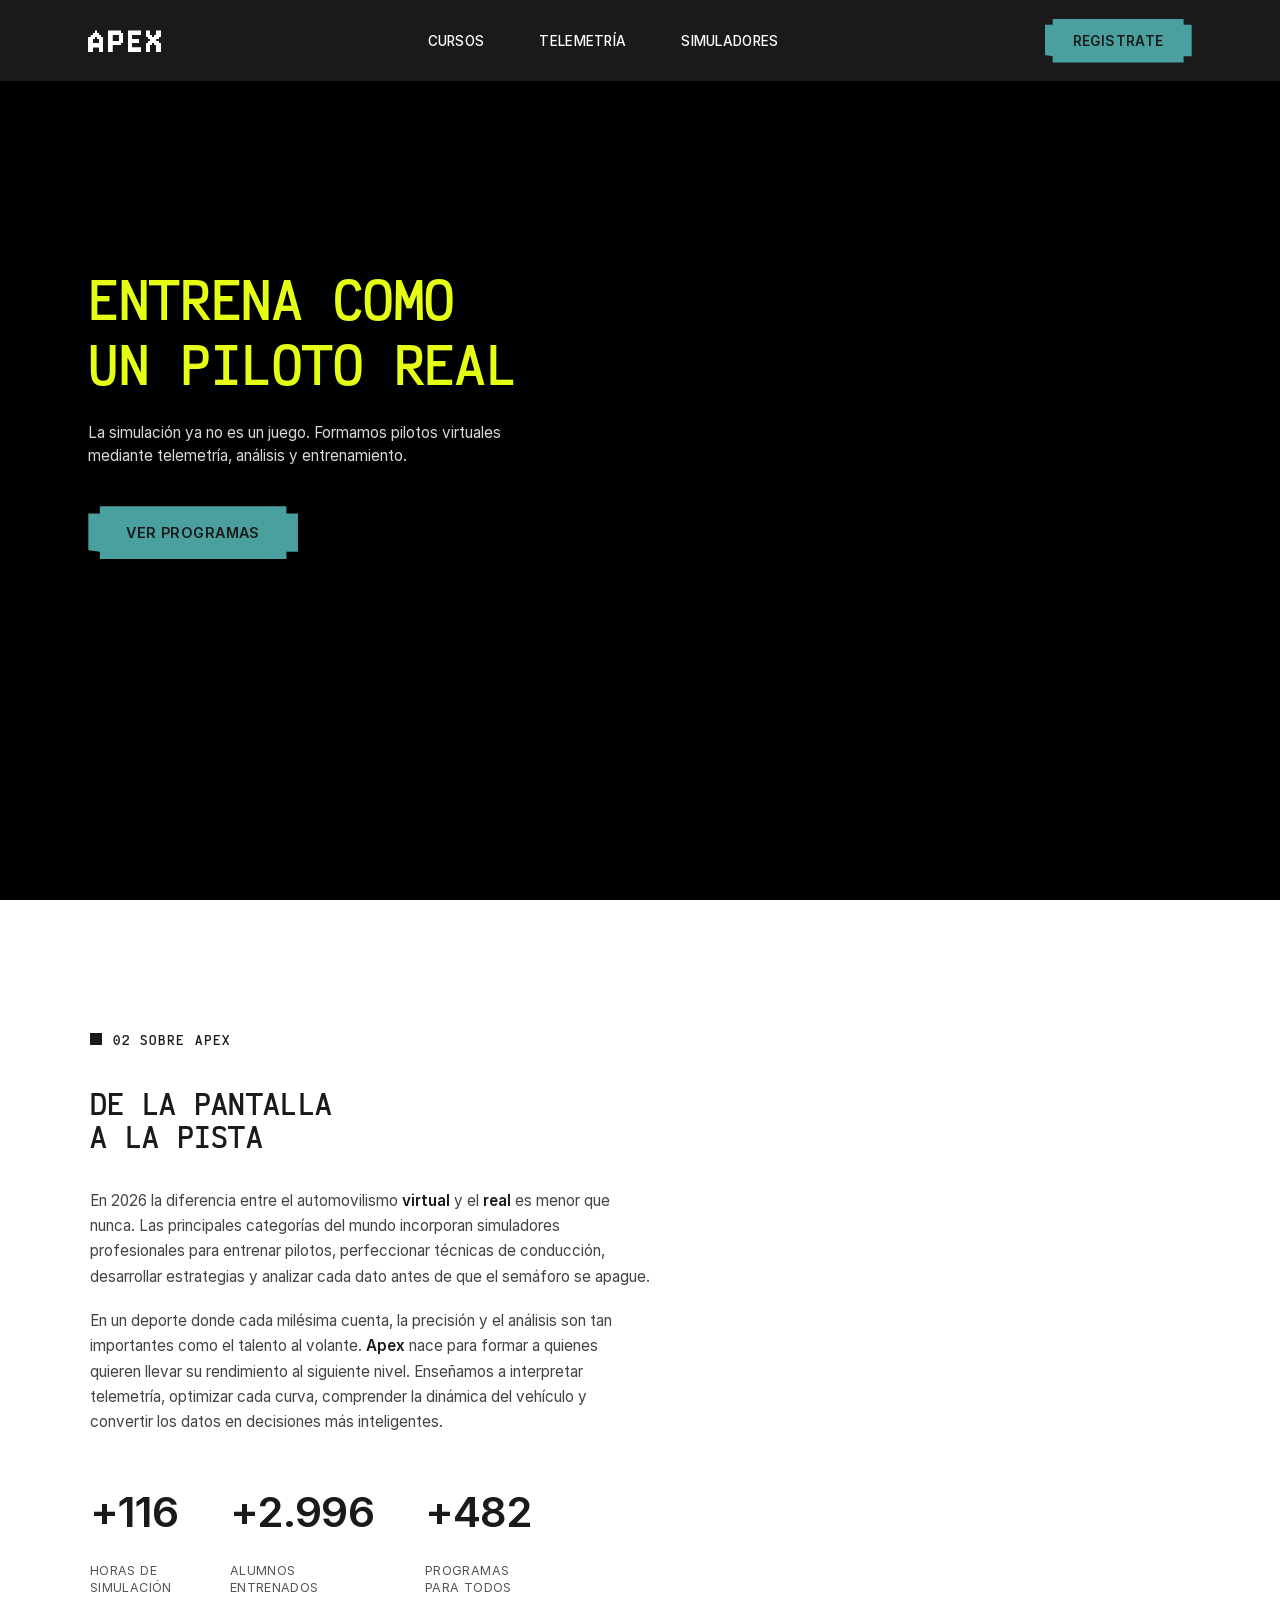
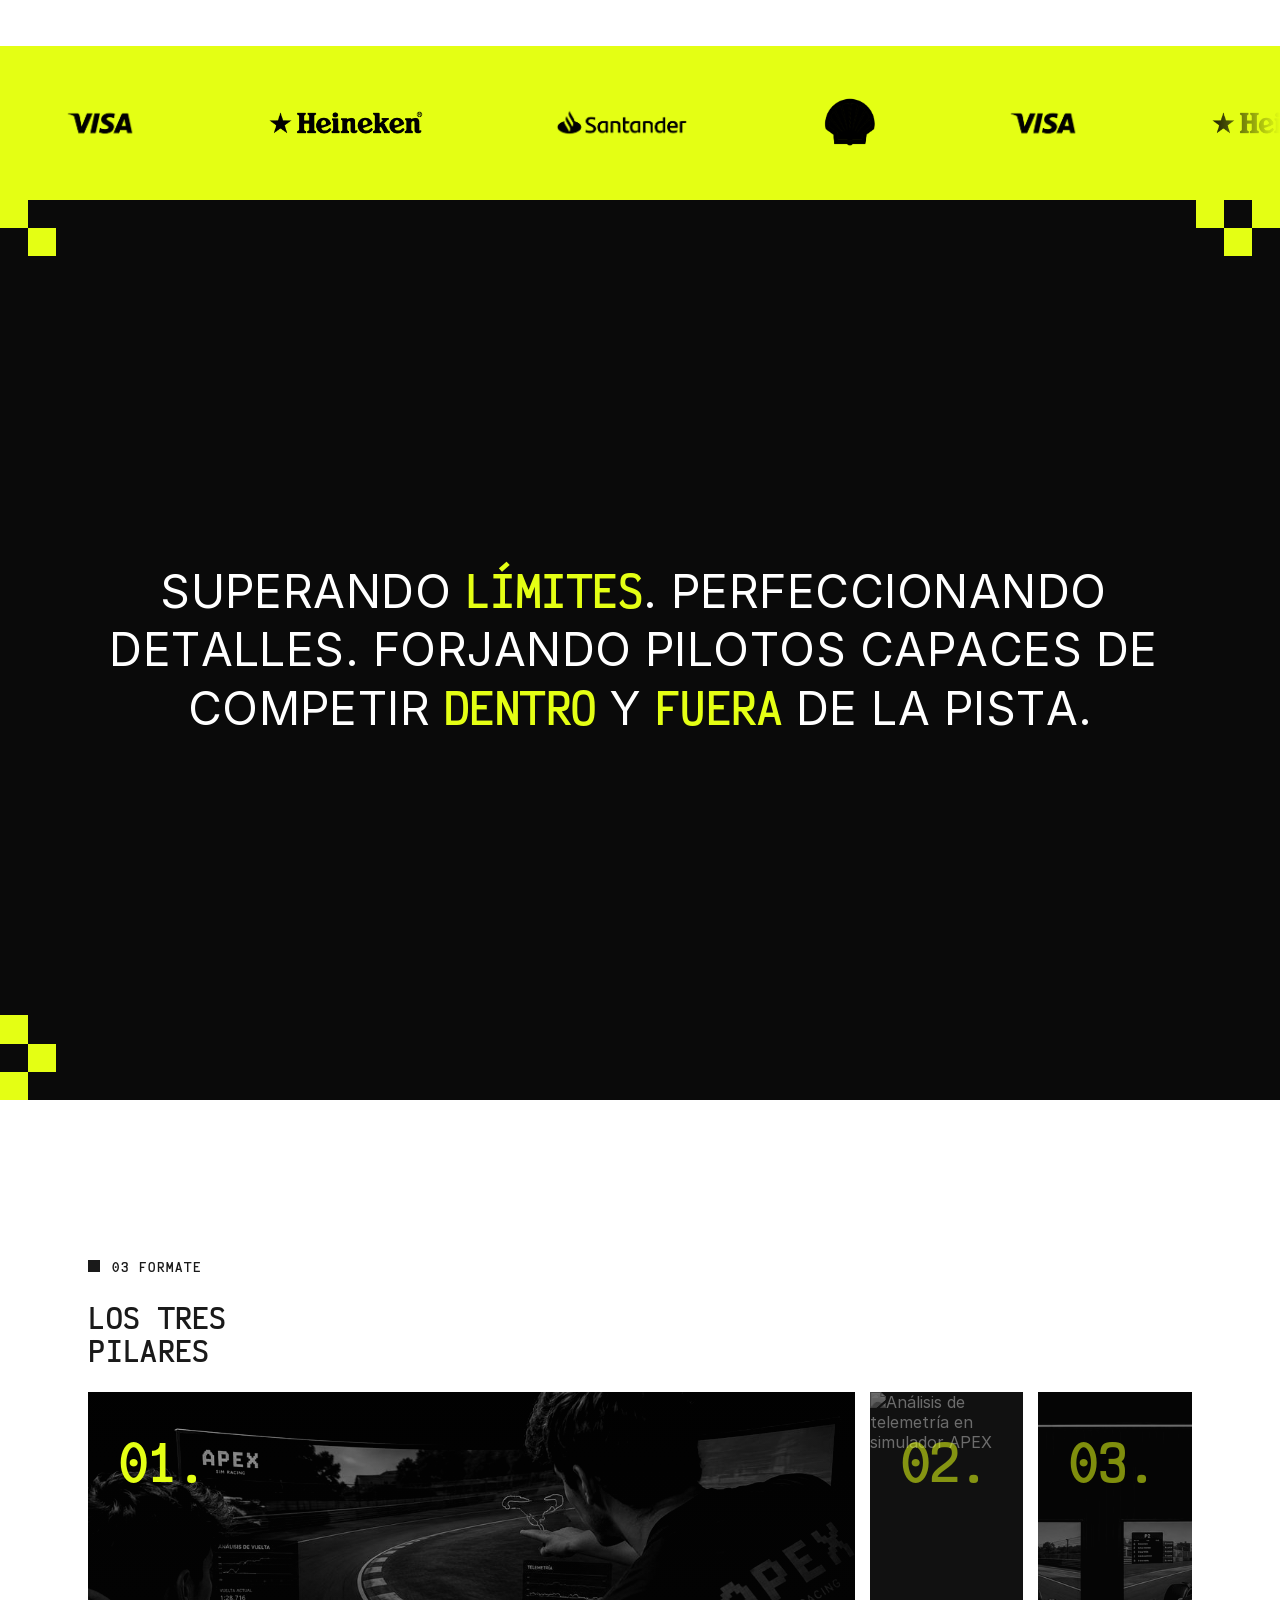
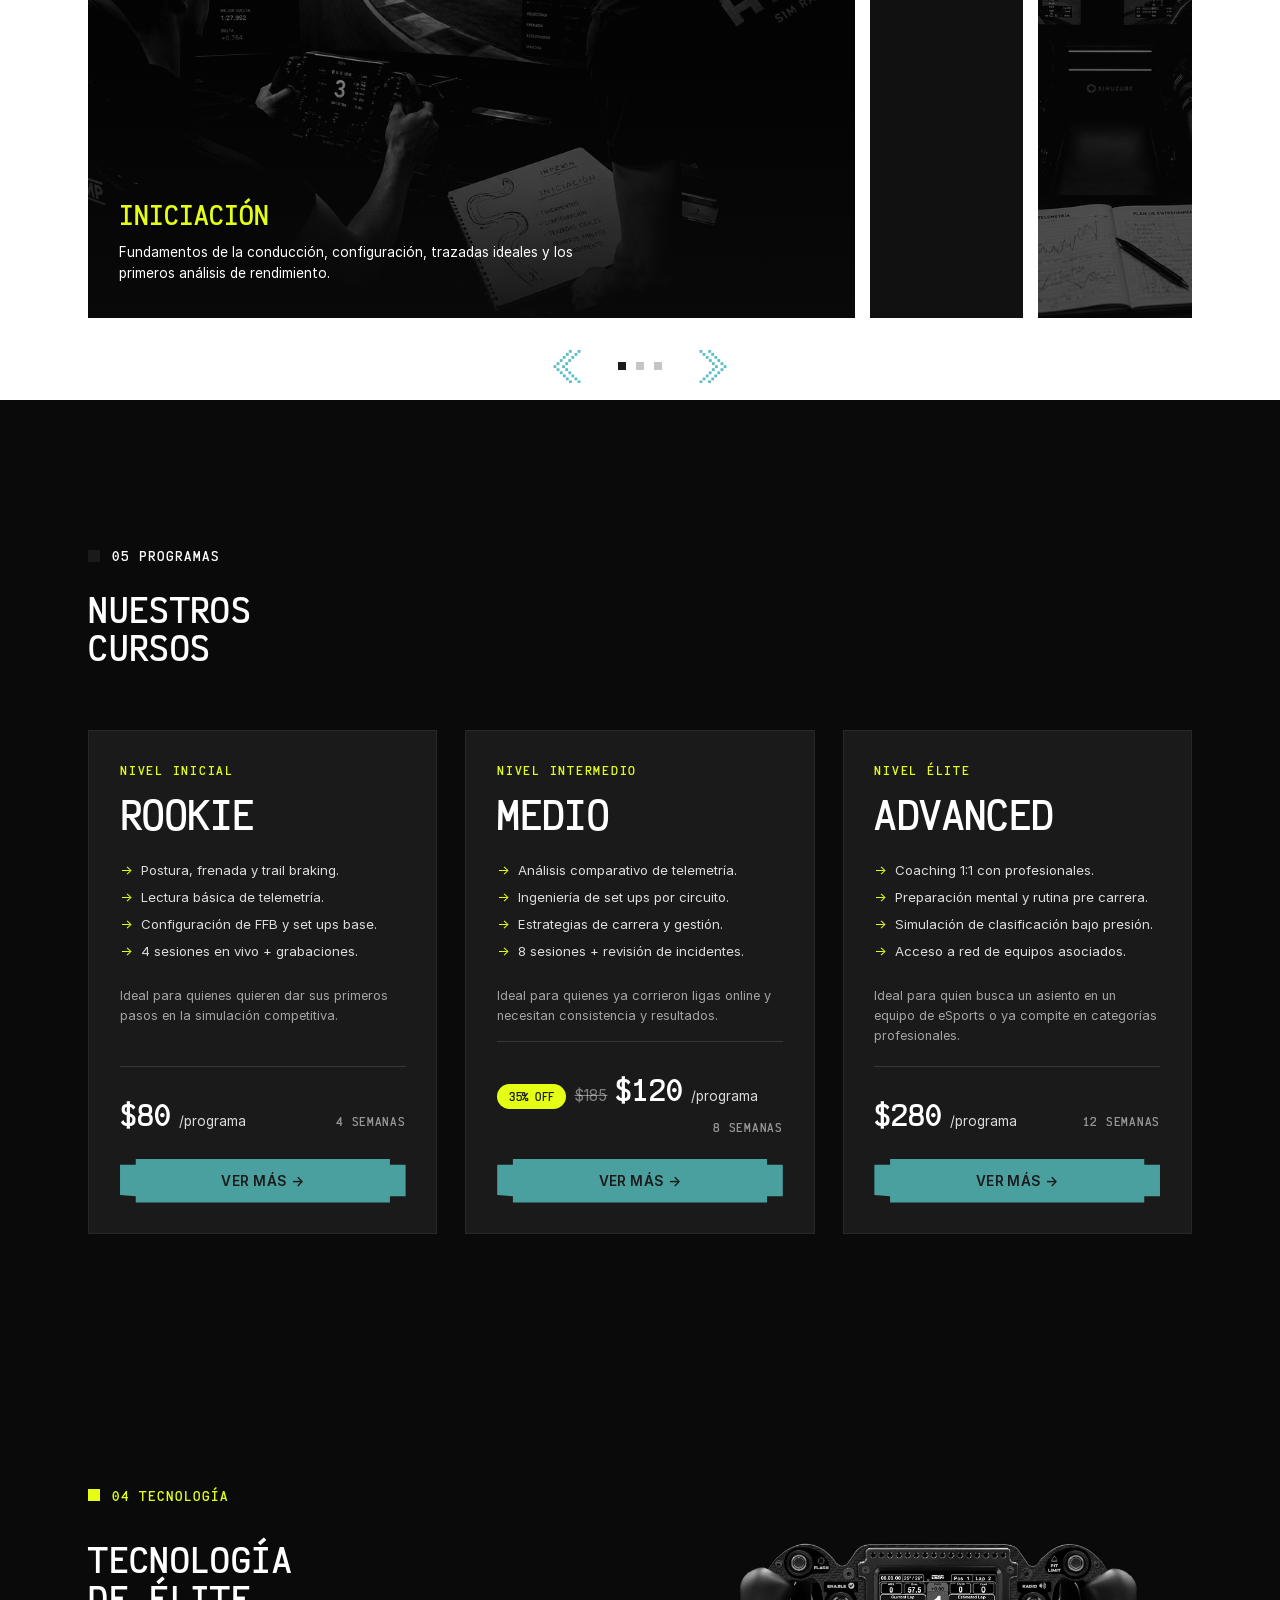
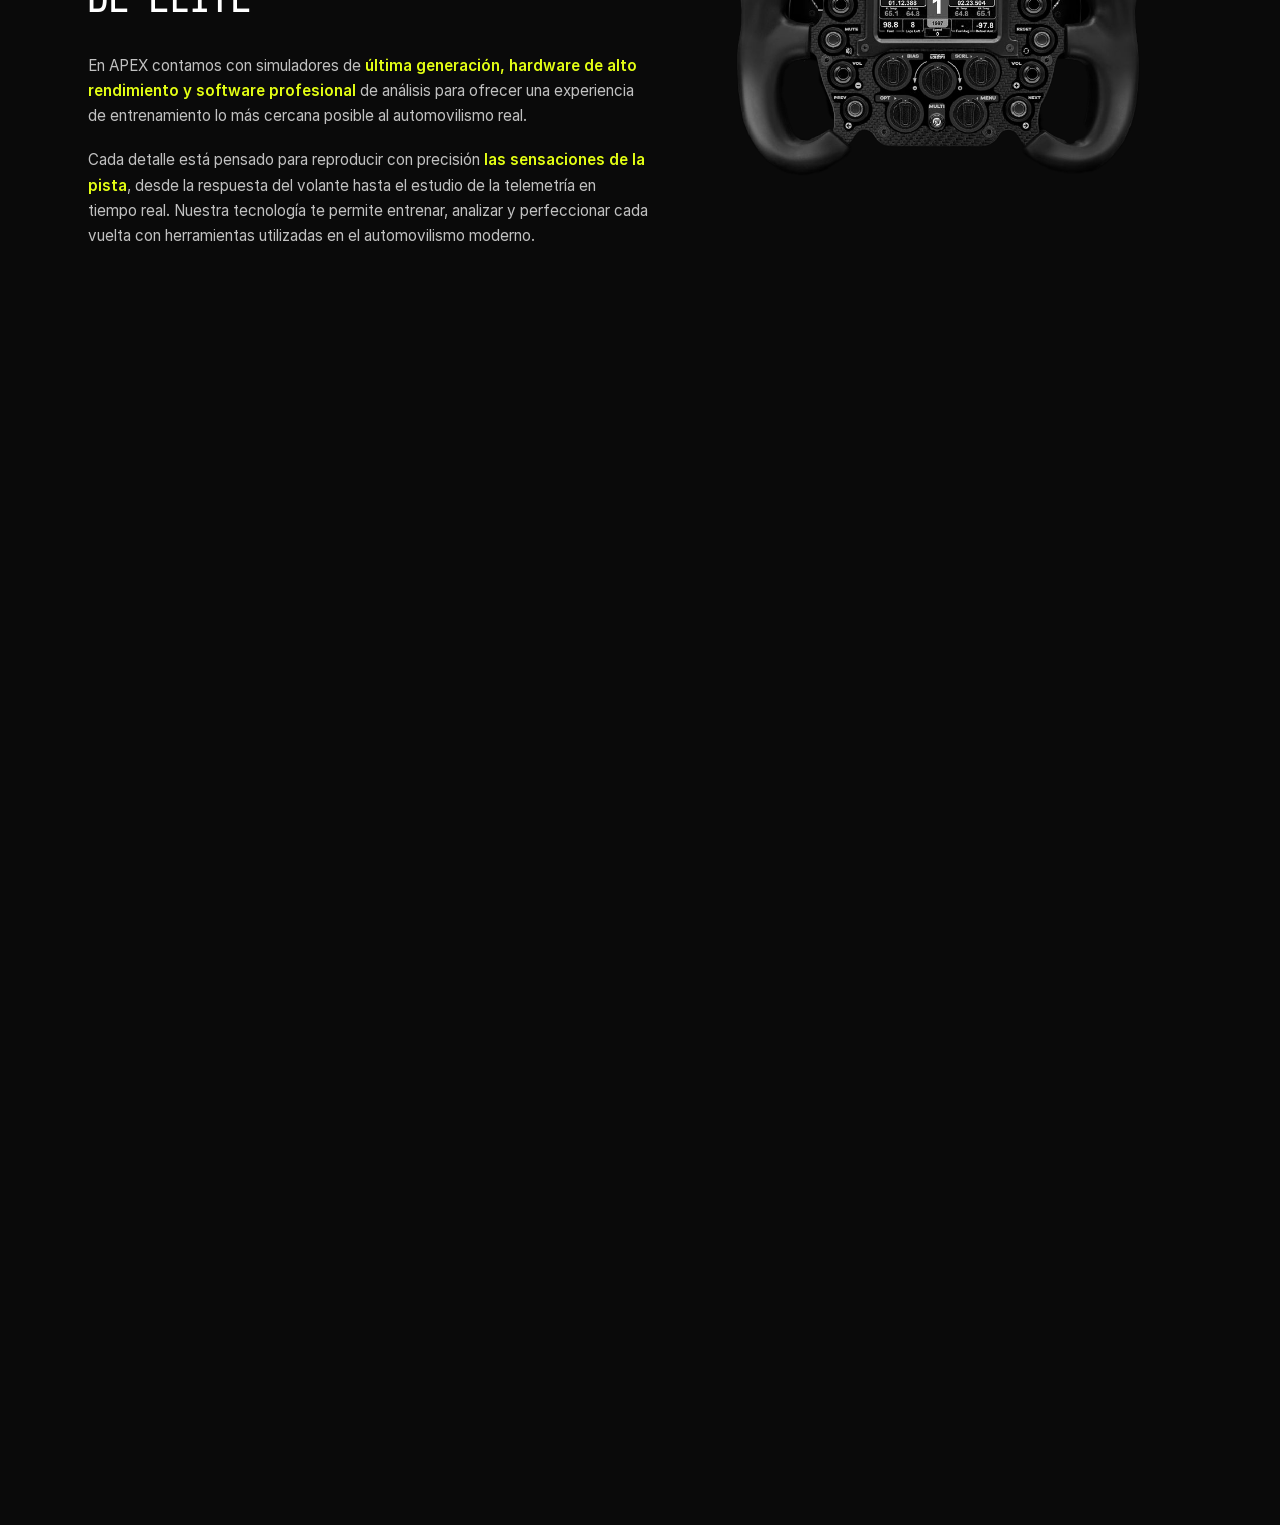
==== index.html @ 15b08221 "Add files via upload" ====
<!DOCTYPE html>
<html lang="es">
<head>
<meta charset="UTF-8">
<meta name="viewport" content="width=device-width, initial-scale=1.0">
<title>APEX | Entrena como un piloto real</title>
<link rel="stylesheet" href="style.css">
</head>
<body>

  <!-- ============ NAVBAR ============ -->
  <header class="navbar" id="navbar">
    <div class="navbar__inner">

      <a href="#" class="navbar__logo" aria-label="APEX">
        <img src="[data-uri]" alt="APEX" class="navbar__logo-img">
      </a>

      <nav class="navbar__nav" aria-label="Navegación principal">
        <a href="#cursos" class="navbar__link">CURSOS</a>
        <a href="#telemetria" class="navbar__link">TELEMETRÍA</a>
        <a href="#simuladores" class="navbar__link">SIMULADORES</a>
      </nav>

      <a href="#registro" class="btn btn--nav">
        <span class="btn__bg" aria-hidden="true"></span>
        <span class="btn__text">REGISTRATE</span>
      </a>

    </div>
  </header>

  <!-- ============ HERO ============ -->
  <section class="hero" id="hero">
    <div class="hero__bg" aria-hidden="true"></div>
    <div class="hero__gradient" aria-hidden="true"></div>


    <div class="hero__content">
      <h1 class="hero__title">
        <span class="reveal" data-reveal>ENTRENA COMO</span>
        <span class="reveal" data-reveal>UN PILOTO REAL</span>
      </h1>

      <p class="hero__subtitle reveal" data-reveal>
        La simulación ya no es un juego. Formamos pilotos virtuales mediante
        telemetría, análisis y entrenamiento.
      </p>

      <a href="#programas" class="btn btn--hero reveal" data-reveal>
        <span class="btn__bg" aria-hidden="true"></span>
        <span class="btn__text">VER PROGRAMAS</span>
      </a>
    </div>
  </section>

  <!-- ============ SECCIÓN 02 — SOBRE APEX ============ -->
  <section class="sec02" id="sobre-apex">
    <div class="sec02__container">

      <div class="sec02__text">
        <div class="sec02__eyebrow reveal" data-reveal>
          <span class="sec02__eyebrow-marker" aria-hidden="true"></span>
          <span>02 SOBRE APEX</span>
        </div>

        <h2 class="sec02__title">
          <span class="reveal" data-reveal>DE LA PANTALLA</span>
          <span class="reveal" data-reveal>A LA PISTA</span>
        </h2>

        <p class="sec02__paragraph reveal" data-reveal>
          En 2026 la diferencia entre el automovilismo <strong>virtual</strong> y el <strong>real</strong>
          es menor que nunca. Las principales categorías del mundo incorporan simuladores
          profesionales para entrenar pilotos, perfeccionar técnicas de conducción,
          desarrollar estrategias y analizar cada dato antes de que el semáforo se apague.
        </p>

        <p class="sec02__paragraph reveal" data-reveal>
          En un deporte donde cada milésima cuenta, la precisión y el análisis son tan
          importantes como el talento al volante. <strong>Apex</strong> nace para formar a
          quienes quieren llevar su rendimiento al siguiente nivel. Enseñamos a interpretar
          telemetría, optimizar cada curva, comprender la dinámica del vehículo y convertir
          los datos en decisiones más inteligentes.
        </p>

        <div class="sec02__stats reveal" data-reveal>
          <div class="sec02__stat">
            <span class="sec02__stat-number" data-count-to="120">+0</span>
            <span class="sec02__stat-label">HORAS DE<br>SIMULACIÓN</span>
          </div>
          <div class="sec02__stat">
            <span class="sec02__stat-number" data-count-to="3110">+0</span>
            <span class="sec02__stat-label">ALUMNOS<br>ENTRENADOS</span>
          </div>
          <div class="sec02__stat">
            <span class="sec02__stat-number" data-count-to="500">+0</span>
            <span class="sec02__stat-label">PROGRAMAS<br>PARA TODOS</span>
          </div>
        </div>
      </div>

    </div>
  </section>

  <!-- ============ SECCIÓN 04 — SPONSORS (marquee infinito) ============ -->
  <section class="sec04" id="sponsors">

    <div class="sec04__marquee">
      <div class="sec04__track">

        <!-- set 1 -->
        <div class="sec04__item">
          <img src="[data-uri]" alt="Visa" class="sec04__logo sec04__logo--visa">
        </div>
        <div class="sec04__item">
          <img src="[data-uri]" alt="Heineken" class="sec04__logo sec04__logo--heineken">
        </div>
        <div class="sec04__item">
          <img src="[data-uri]" alt="Santander" class="sec04__logo sec04__logo--santander">
        </div>
        <div class="sec04__item">
          <img src="[data-uri]" alt="Shell" class="sec04__logo sec04__logo--shell">
        </div>

        <!-- set 2 (duplicado para loop infinito sin costuras) -->
        <div class="sec04__item" aria-hidden="true">
          <img src="[data-uri]" alt="" class="sec04__logo sec04__logo--visa">
        </div>
        <div class="sec04__item" aria-hidden="true">
          <img src="[data-uri]" alt="" class="sec04__logo sec04__logo--heineken">
        </div>
        <div class="sec04__item" aria-hidden="true">
          <img src="[data-uri]" alt="" class="sec04__logo sec04__logo--santander">
        </div>
        <div class="sec04__item" aria-hidden="true">
          <img src="[data-uri]" alt="" class="sec04__logo sec04__logo--shell">
        </div>

      </div>
    </div>
  </section>
 <!-- ============ SECCIÓN 05 — FRASE ============ -->
  <section class="sec05" id="frase">

    <!-- pixel blocks decorativos (esquinas, según diseño original) -->
    <div class="sec05__deco sec05__deco--top-left" aria-hidden="true">
      <span></span><span></span><span></span><span></span>
    </div>
    <div class="sec05__deco sec05__deco--top-right" aria-hidden="true">
      <span></span><span></span><span></span><span></span><span></span><span></span>
    </div>
    <div class="sec05__deco sec05__deco--bottom-left" aria-hidden="true">
      <span></span><span></span><span></span>
    </div>

    <p class="sec05__frase" data-typewriter>SUPERANDO <span class="sec05__highlight">LÍMITES</span>. PERFECCIONANDO DETALLES. FORJANDO PILOTOS CAPACES DE COMPETIR <span class="sec05__highlight">DENTRO</span> Y <span class="sec05__highlight">FUERA</span> DE LA PISTA.</p>

  </section>

    <!-- ============ SECCIÓN 03 — LOS TRES PILARES ============ -->
  <section class="sec03" id="formate">
    <div class="sec03__header">
      <div class="sec03__eyebrow reveal" data-reveal>
        <span class="sec03__eyebrow-marker" aria-hidden="true"></span>
        <span>03 FORMATE</span>
      </div>

      <h2 class="sec03__title">
        <span class="reveal" data-reveal>LOS TRES</span>
        <span class="reveal" data-reveal>PILARES</span>
      </h2>
    </div>

    <div class="sec03__carousel reveal" data-reveal>

      <div class="sec03__track" data-sec03-track>

        <!-- ---- TARJETA 01 — INICIACIÓN ---- -->
        <article class="sec03__card is-active" data-sec03-card data-index="0">
          <img src="[data-uri]" alt="Pilotos analizando trazada en simulador APEX" class="sec03__bg">
          <div class="sec03__overlay" aria-hidden="true"></div>

          <span class="sec03__number">01.</span>

          <div class="sec03__copy">
            <h3 class="sec03__card-title">INICIACIÓN</h3>
            <p class="sec03__card-text">
              Fundamentos de la conducción, configuración, trazadas ideales y los
              primeros análisis de rendimiento.
            </p>
          </div>
        </article>

        <!-- ---- TARJETA 02 — TELEMETRÍA ---- -->
        <article class="sec03__card" data-sec03-card data-index="1">
          <img src="telemetria.png" alt="Análisis de telemetría en simulador APEX" class="sec03__bg">
          <div class="sec03__overlay" aria-hidden="true"></div>

          <span class="sec03__number">02.</span>

          <div class="sec03__copy">
            <h3 class="sec03__card-title">TELEMETRÍA</h3>
            <p class="sec03__card-text">
              Interpretación de datos, comparación de vueltas, frenadas, aceleración
              y optimización del tiempo por sector.
            </p>
          </div>
        </article>

        <!-- ---- TARJETA 03 — COMPETICIÓN ---- -->
        <article class="sec03__card" data-sec03-card data-index="2">
          <img src="[data-uri]" alt="Dos pilotos entrenando en simuladores gemelos" class="sec03__bg">
          <div class="sec03__overlay" aria-hidden="true"></div>

          <span class="sec03__number">03.</span>

          <div class="sec03__copy">
            <h3 class="sec03__card-title">COMPETICIÓN</h3>
            <p class="sec03__card-text">
              Estrategia de carrera, gestión de neumáticos, consistencia y
              preparación para campeonatos.
            </p>
          </div>
        </article>

      </div>

      <!-- ---- controles de navegación ---- -->
      <div class="sec03__nav">
        <button type="button" class="sec03__arrow sec03__arrow--prev" data-sec03-prev aria-label="Pilar anterior">
          <svg class="sec03__arrow-icon sec03__arrow-icon--prev" viewBox="0 0 172 212" aria-hidden="true">
            <rect x="0" y="0" width="18" height="18"/>
            <rect x="56" y="0" width="18" height="18"/>
            <rect x="20" y="19" width="18" height="18"/>
            <rect x="75" y="19" width="18" height="18"/>
            <rect x="40" y="38" width="18" height="18"/>
            <rect x="95" y="38" width="18" height="18"/>
            <rect x="60" y="58" width="18" height="18"/>
            <rect x="114" y="58" width="18" height="18"/>
            <rect x="79" y="78" width="18" height="18"/>
            <rect x="134" y="78" width="18" height="18"/>
            <rect x="99" y="97" width="18" height="18"/>
            <rect x="154" y="97" width="18" height="18"/>
            <rect x="79" y="116" width="18" height="18"/>
            <rect x="134" y="116" width="18" height="18"/>
            <rect x="59" y="136" width="18" height="18"/>
            <rect x="114" y="136" width="18" height="18"/>
            <rect x="40" y="156" width="18" height="18"/>
            <rect x="94" y="156" width="18" height="18"/>
            <rect x="20" y="175" width="18" height="18"/>
            <rect x="75" y="175" width="18" height="18"/>
            <rect x="0" y="194" width="18" height="18"/>
            <rect x="55" y="194" width="18" height="18"/>
          </svg>
        </button>

        <div class="sec03__dots" aria-hidden="true">
          <span class="sec03__dot is-active" data-sec03-dot></span>
          <span class="sec03__dot" data-sec03-dot></span>
          <span class="sec03__dot" data-sec03-dot></span>
        </div>

        <button type="button" class="sec03__arrow sec03__arrow--next" data-sec03-next aria-label="Pilar siguiente">
          <svg class="sec03__arrow-icon" viewBox="0 0 172 212" aria-hidden="true">
            <rect x="0" y="0" width="18" height="18"/>
            <rect x="56" y="0" width="18" height="18"/>
            <rect x="20" y="19" width="18" height="18"/>
            <rect x="75" y="19" width="18" height="18"/>
            <rect x="40" y="38" width="18" height="18"/>
            <rect x="95" y="38" width="18" height="18"/>
            <rect x="60" y="58" width="18" height="18"/>
            <rect x="114" y="58" width="18" height="18"/>
            <rect x="79" y="78" width="18" height="18"/>
            <rect x="134" y="78" width="18" height="18"/>
            <rect x="99" y="97" width="18" height="18"/>
            <rect x="154" y="97" width="18" height="18"/>
            <rect x="79" y="116" width="18" height="18"/>
            <rect x="134" y="116" width="18" height="18"/>
            <rect x="59" y="136" width="18" height="18"/>
            <rect x="114" y="136" width="18" height="18"/>
            <rect x="40" y="156" width="18" height="18"/>
            <rect x="94" y="156" width="18" height="18"/>
            <rect x="20" y="175" width="18" height="18"/>
            <rect x="75" y="175" width="18" height="18"/>
            <rect x="0" y="194" width="18" height="18"/>
            <rect x="55" y="194" width="18" height="18"/>
          </svg>
        </button>
      </div>

    </div>
  </section>

  <!-- ============ SECCIÓN 06 — NUESTROS CURSOS ============ -->
  <section class="sec06" id="cursos">
    <div class="sec06__header">
      <div class="sec06__eyebrow reveal" data-reveal>
        <span class="sec06__eyebrow-marker" aria-hidden="true"></span>
        <span>05 PROGRAMAS</span>
      </div>

      <h2 class="sec06__title">
        <span class="reveal" data-reveal>NUESTROS</span>
        <span class="reveal" data-reveal>CURSOS</span>
      </h2>
    </div>

    <div class="sec06__grid">

      <!-- ---- CARD 01 — ROOKIE ---- -->
      <article class="sec06__card reveal" data-reveal>
        <div class="sec06__card-top">
          <span class="sec06__card-level">NIVEL INICIAL</span>
          <h3 class="sec06__card-name">ROOKIE</h3>

          <ul class="sec06__card-list">
            <li><span class="sec06__card-arrow" aria-hidden="true">→</span> Postura, frenada y trail braking.</li>
            <li><span class="sec06__card-arrow" aria-hidden="true">→</span> Lectura básica de telemetría.</li>
            <li><span class="sec06__card-arrow" aria-hidden="true">→</span> Configuración de FFB y set ups base.</li>
            <li><span class="sec06__card-arrow" aria-hidden="true">→</span> 4 sesiones en vivo + grabaciones.</li>
          </ul>

          <p class="sec06__card-desc">Ideal para quienes quieren dar sus primeros pasos en la simulación competitiva.</p>
        </div>

        <div class="sec06__card-bottom">
          <div class="sec06__card-price">
            <span class="sec06__card-amount">$80</span>
            <span class="sec06__card-unit">/programa</span>
            <span class="sec06__card-weeks">4 SEMANAS</span>
          </div>

          <a href="#registro" class="btn btn--card">
            <span class="btn__bg" aria-hidden="true"></span>
            <span class="btn__text">VER MÁS →</span>
          </a>
        </div>
      </article>

      <!-- ---- CARD 02 — MEDIO ---- -->
      <article class="sec06__card reveal" data-reveal>
        <div class="sec06__card-top">
          <span class="sec06__card-level">NIVEL INTERMEDIO</span>
          <h3 class="sec06__card-name">MEDIO</h3>

          <ul class="sec06__card-list">
            <li><span class="sec06__card-arrow" aria-hidden="true">→</span> Análisis comparativo de telemetría.</li>
            <li><span class="sec06__card-arrow" aria-hidden="true">→</span> Ingeniería de set ups por circuito.</li>
            <li><span class="sec06__card-arrow" aria-hidden="true">→</span> Estrategias de carrera y gestión.</li>
            <li><span class="sec06__card-arrow" aria-hidden="true">→</span> 8 sesiones + revisión de incidentes.</li>
          </ul>

          <p class="sec06__card-desc">Ideal para quienes ya corrieron ligas online y necesitan consistencia y resultados.</p>
        </div>

        <div class="sec06__card-bottom">
          <div class="sec06__card-price">
            <span class="sec06__card-discount-badge">35% OFF</span>
            <span class="sec06__card-amount-old">$185</span>
            <span class="sec06__card-amount">$120</span>
            <span class="sec06__card-unit">/programa</span>
            <span class="sec06__card-weeks">8 SEMANAS</span>
          </div>

          <a href="#registro" class="btn btn--card">
            <span class="btn__bg" aria-hidden="true"></span>
            <span class="btn__text">VER MÁS →</span>
          </a>
        </div>
      </article>

      <!-- ---- CARD 03 — ADVANCED ---- -->
      <article class="sec06__card reveal" data-reveal>
        <div class="sec06__card-top">
          <span class="sec06__card-level">NIVEL ÉLITE</span>
          <h3 class="sec06__card-name">ADVANCED</h3>

          <ul class="sec06__card-list">
            <li><span class="sec06__card-arrow" aria-hidden="true">→</span> Coaching 1:1 con profesionales.</li>
            <li><span class="sec06__card-arrow" aria-hidden="true">→</span> Preparación mental y rutina pre carrera.</li>
            <li><span class="sec06__card-arrow" aria-hidden="true">→</span> Simulación de clasificación bajo presión.</li>
            <li><span class="sec06__card-arrow" aria-hidden="true">→</span> Acceso a red de equipos asociados.</li>
          </ul>

          <p class="sec06__card-desc">Ideal para quien busca un asiento en un equipo de eSports o ya compite en categorías profesionales.</p>
        </div>

        <div class="sec06__card-bottom">
          <div class="sec06__card-price">
            <span class="sec06__card-amount">$280</span>
            <span class="sec06__card-unit">/programa</span>
            <span class="sec06__card-weeks">12 SEMANAS</span>
          </div>

          <a href="#registro" class="btn btn--card">
            <span class="btn__bg" aria-hidden="true"></span>
            <span class="btn__text">VER MÁS →</span>
          </a>
        </div>
      </article>

    </div>
  </section>

  <!-- ============ SECCIÓN 07 — TECNOLOGÍA DE ÉLITE ============ -->
  <section class="sec07" id="tecnologia">

    <div class="sec07__header">
      <div class="sec07__text">
        <div class="sec07__eyebrow reveal" data-reveal>
          <span class="sec07__eyebrow-marker" aria-hidden="true"></span>
          <span>04 TECNOLOGÍA</span>
        </div>

        <h2 class="sec07__title">
          <span class="reveal" data-reveal>TECNOLOGÍA</span>
          <span class="reveal" data-reveal>DE ÉLITE</span>
        </h2>

        <div class="sec07__copy">
          <p class="reveal" data-reveal>
            En APEX contamos con simuladores de <strong>última generación,
            hardware de alto rendimiento y software profesional</strong> de
            análisis para ofrecer una experiencia de entrenamiento lo más
            cercana posible al automovilismo real.
          </p>
          <p class="reveal" data-reveal>
            Cada detalle está pensado para reproducir con precisión <strong>las
            sensaciones de la pista</strong>, desde la respuesta del volante
            hasta el estudio de la telemetría en tiempo real. Nuestra
            tecnología te permite entrenar, analizar y perfeccionar cada
            vuelta con herramientas utilizadas en el automovilismo moderno.
          </p>
        </div>
      </div>

      <!-- punto de partida visual del volante: el JS mide este rectángulo
           para saber desde dónde "arranca" el viaje hacia el centro -->
      <div class="sec07__wheel-slot" data-sec07-slot aria-hidden="true">
        <img src="[data-uri]" alt="" class="sec07__wheel-slot-img">
      </div>
    </div>

    <!-- ---- stage: da recorrido de scroll para el viaje del volante ---- -->
    <div class="sec07__wheel-stage" data-sec07-stage>
      <div class="sec07__wheel-wrap" data-sec07-wheel>

        <img src="[data-uri]" alt="Volante de simulador APEX" class="sec07__wheel-img sec07__wheel-img--base">
        <img src="[data-uri]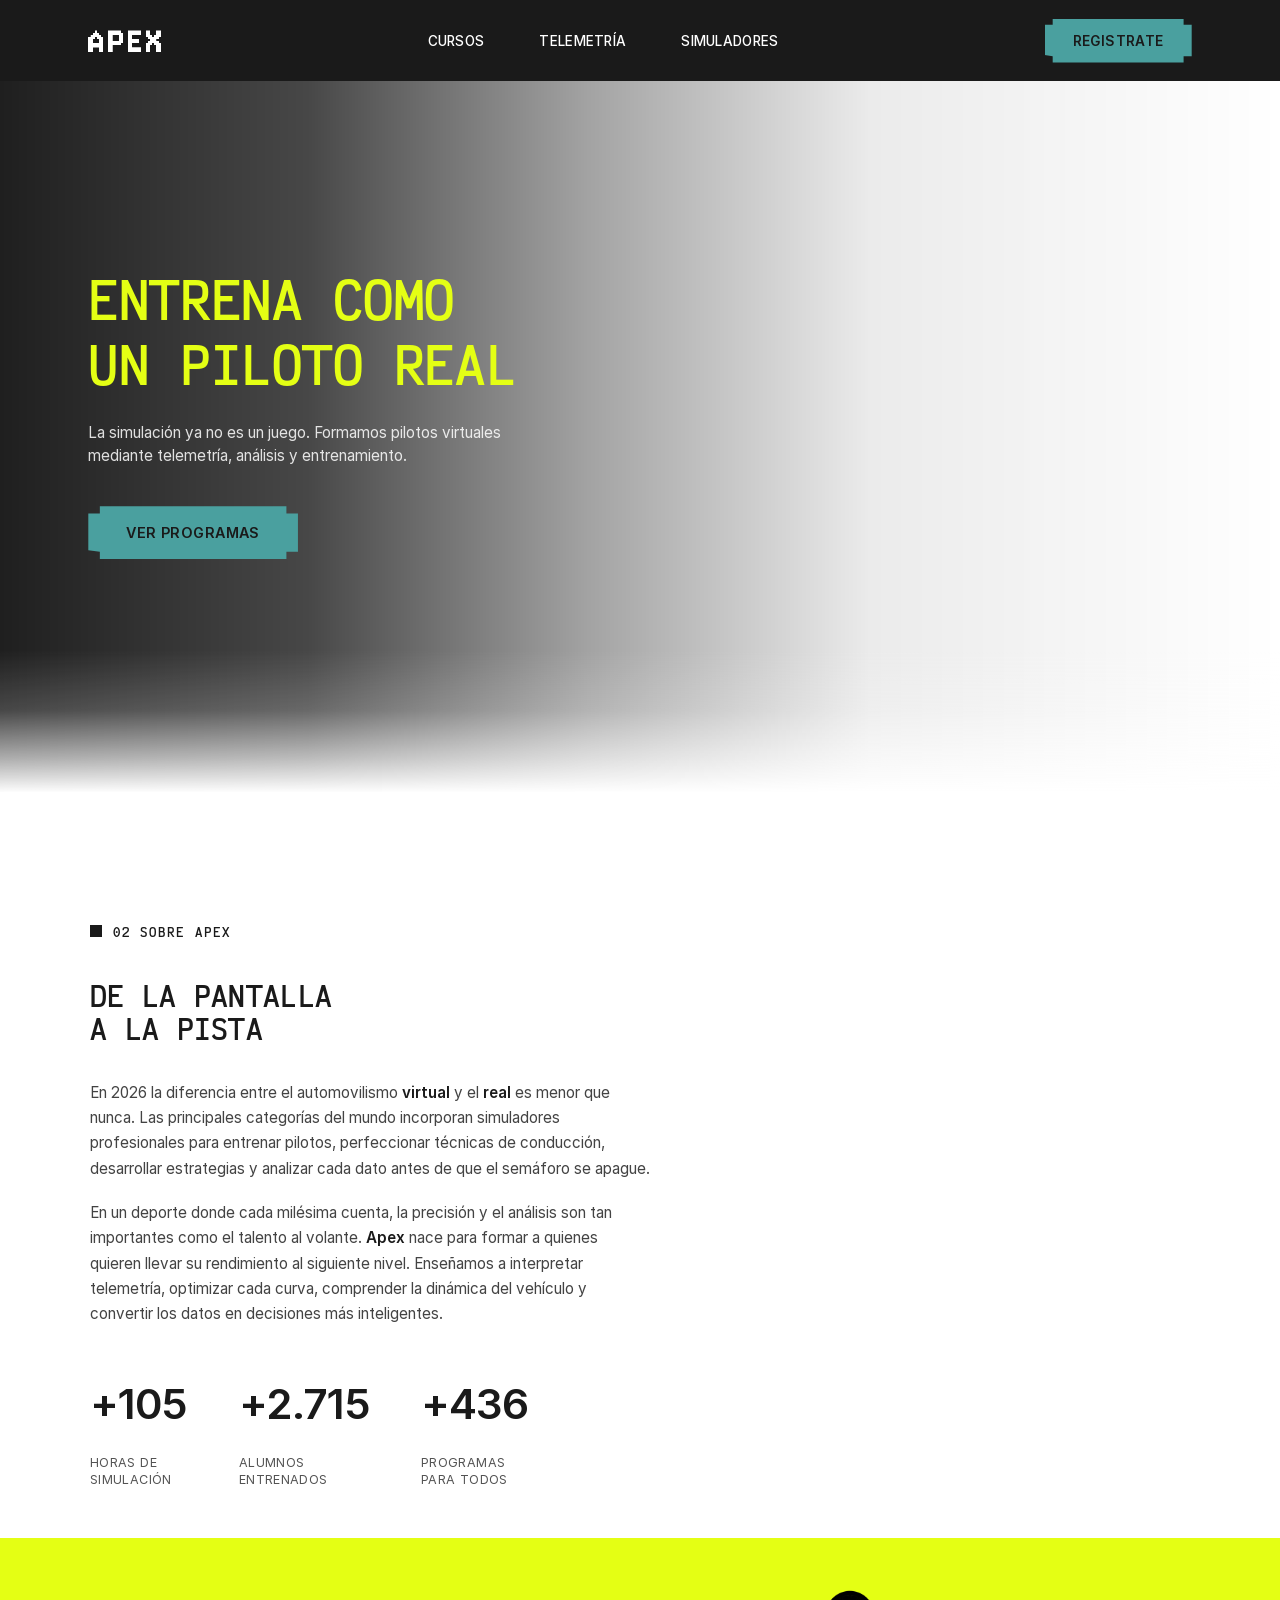
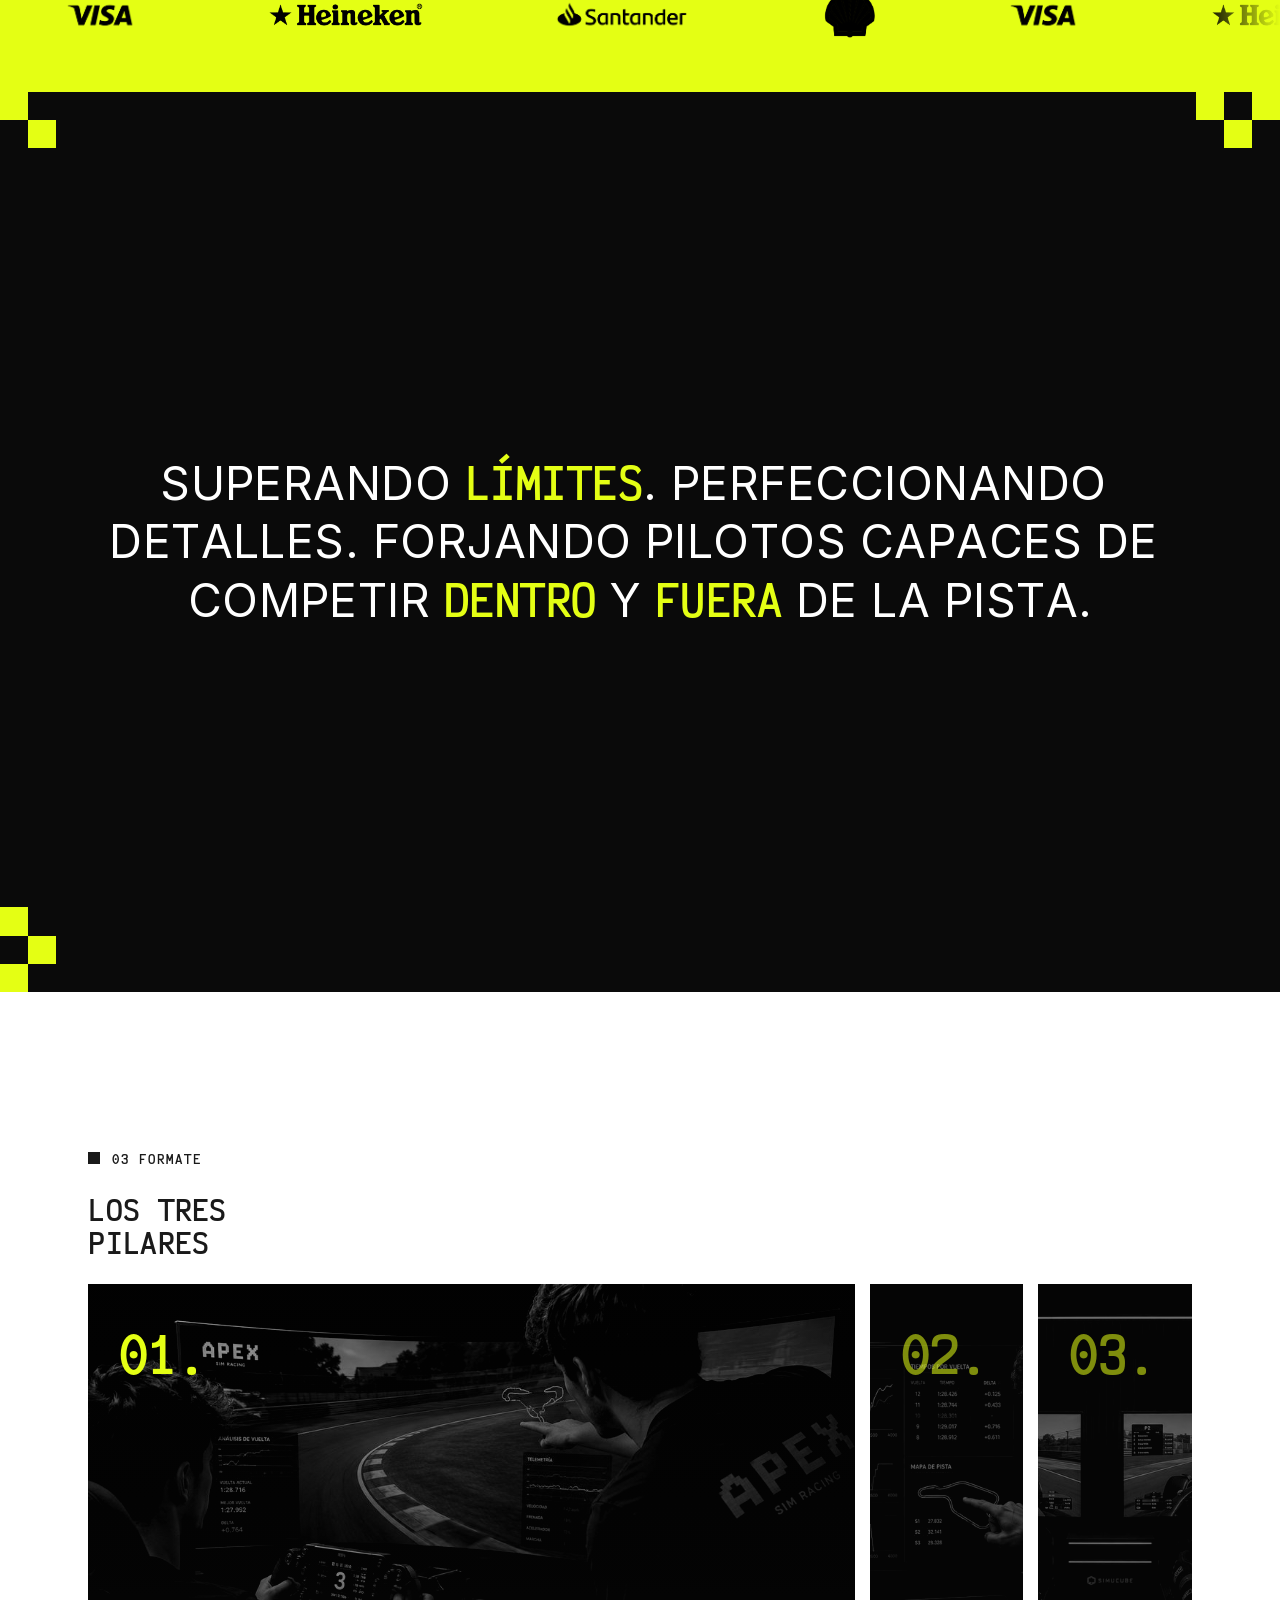
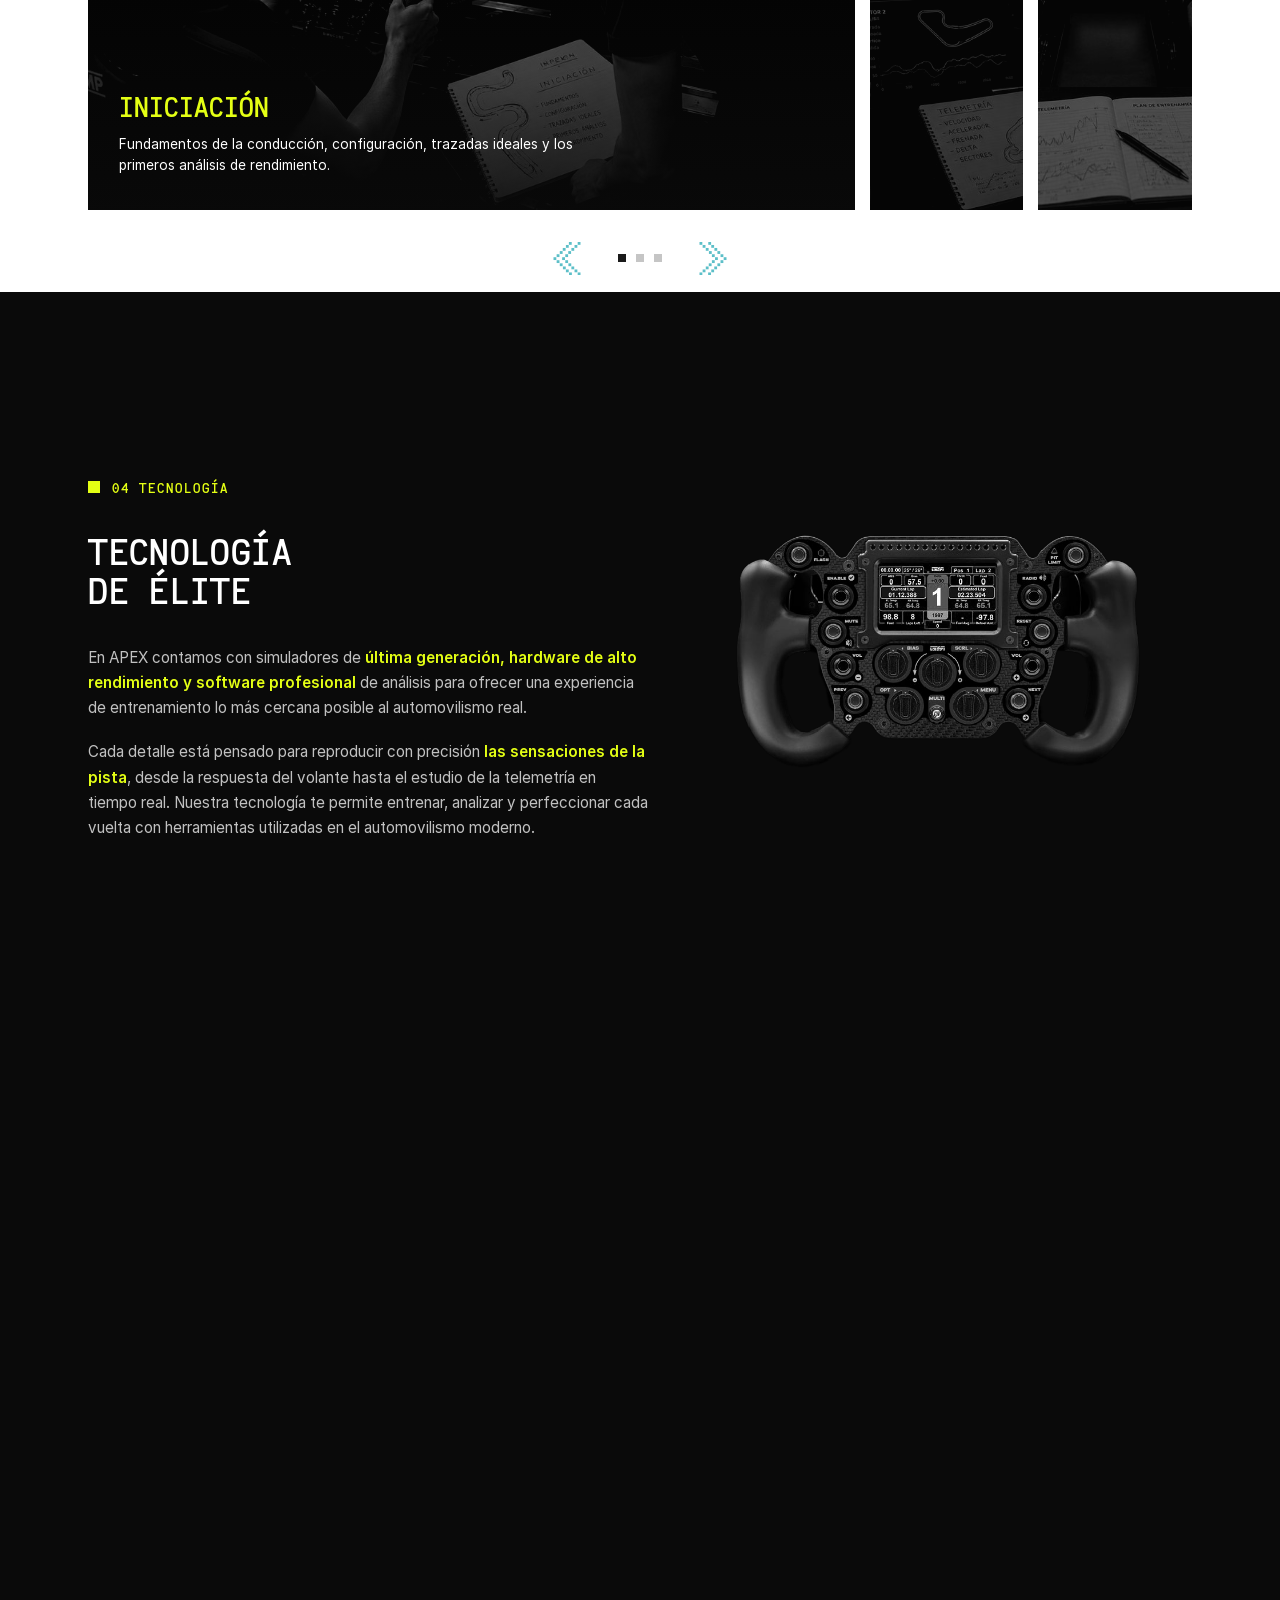
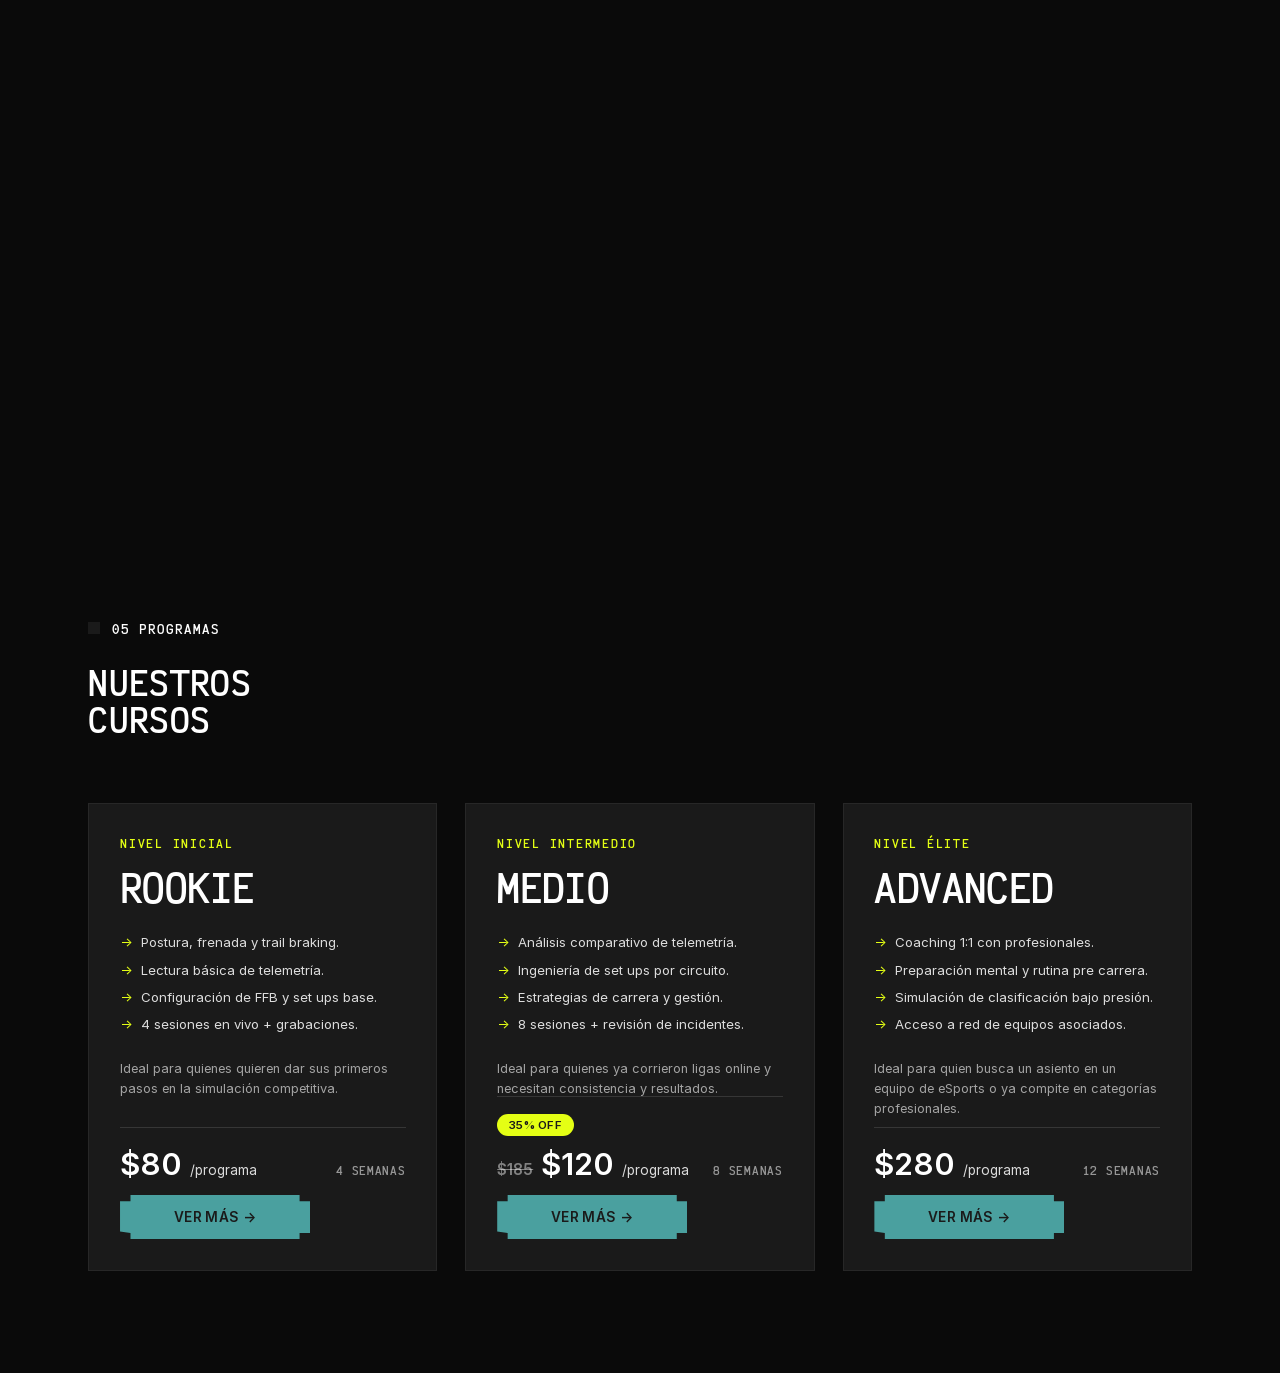
